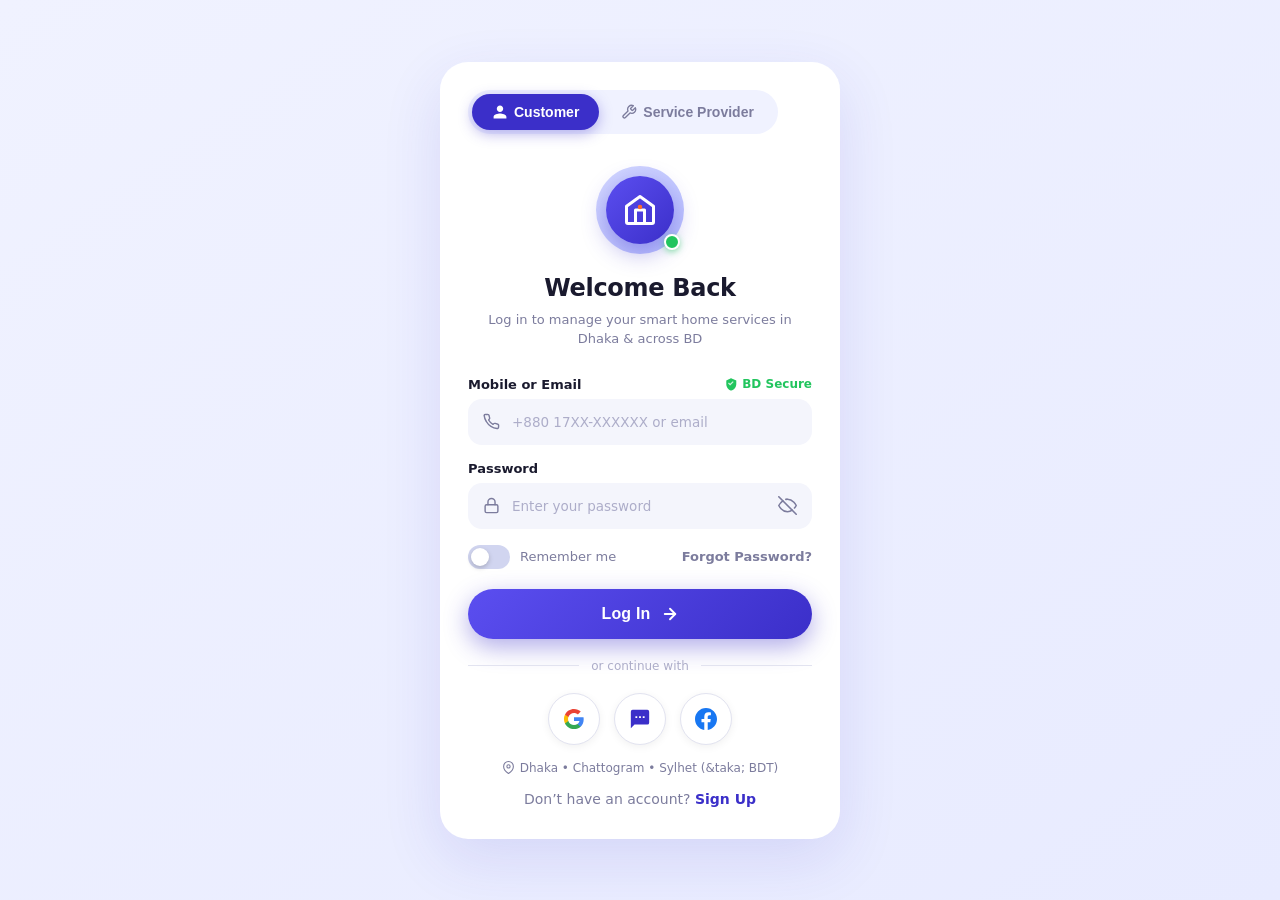
==== pages/login.html @ f22b9eef "feat: add Smart Home login page (HTML/CSS/JS) - Pixel-perfect login UI matching design mockup - Cust" ====
<!DOCTYPE html>
<html lang="en">
<head>
  <meta charset="UTF-8" />
  <meta name="viewport" content="width=device-width, initial-scale=1.0" />
  <title>Login — Smart Home BD</title>
  <link rel="stylesheet" href="../assets/css/global.css" />
  <link rel="stylesheet" href="../assets/css/login.css" />

  <style>
    /* Shake animation for invalid inputs */
    @keyframes shake {
      0%,100% { transform: translateX(0); }
      20%      { transform: translateX(-6px); }
      40%      { transform: translateX(6px); }
      60%      { transform: translateX(-4px); }
      80%      { transform: translateX(4px); }
    }
    .shake { animation: shake 0.4s ease; }

    /* Spinner for login button */
    @keyframes spin {
      to { transform: rotate(360deg); }
    }
    .spin { animation: spin 0.8s linear infinite; }
  </style>
</head>
<body>

  <!-- ════════════════════════════════════
       Phone / Card Shell
  ════════════════════════════════════ -->
  <main class="phone-card" role="main" aria-label="Login form">

    <!-- Role Toggle -->
    <nav class="role-toggle" aria-label="Account type">
      <button class="active" data-role="customer" aria-pressed="true">
        <!-- Person icon -->
        <svg viewBox="0 0 24 24" fill="currentColor" aria-hidden="true">
          <path d="M12 12c2.7 0 4.8-2.1 4.8-4.8S14.7 2.4 12 2.4 7.2 4.5 7.2 7.2 9.3 12 12 12zm0 2.4c-3.2 0-9.6 1.6-9.6 4.8v2.4h19.2v-2.4c0-3.2-6.4-4.8-9.6-4.8z"/>
        </svg>
        Customer
      </button>
      <button data-role="provider" aria-pressed="false">
        <!-- Wrench icon -->
        <svg viewBox="0 0 24 24" fill="none" stroke="currentColor" stroke-width="2" stroke-linecap="round" stroke-linejoin="round" aria-hidden="true">
          <path d="M14.7 6.3a1 1 0 0 0 0 1.4l1.6 1.6a1 1 0 0 0 1.4 0l3.77-3.77a6 6 0 0 1-7.94 7.94l-6.91 6.91a2.12 2.12 0 0 1-3-3l6.91-6.91a6 6 0 0 1 7.94-7.94l-3.76 3.76z"/>
        </svg>
        Service Provider
      </button>
    </nav>

    <!-- Hero Logo -->
    <div class="hero-logo" aria-hidden="true">
      <div class="logo-ring-outer">
        <div class="logo-ring-inner">
          <!-- Smart home icon -->
          <svg viewBox="0 0 24 24" fill="none" stroke="white" stroke-width="2" stroke-linecap="round" stroke-linejoin="round">
            <path d="M3 9.5L12 3l9 6.5V20a1 1 0 0 1-1 1H4a1 1 0 0 1-1-1V9.5z"/>
            <path d="M9 21V12h6v9"/>
            <!-- Orange dot inside house: decorative circle -->
            <circle cx="12" cy="10" r="1.5" fill="#FF6B2C" stroke="none"/>
          </svg>
        </div>
        <span class="online-dot" title="Online"></span>
      </div>
    </div>

    <!-- Headings -->
    <h1 class="welcome-title">Welcome Back</h1>
    <p class="welcome-subtitle">
      Log in to manage your smart home services in<br>
      Dhaka &amp; across BD
    </p>

    <!-- ── Login Form ── -->
    <form id="loginForm" class="form-section" novalidate>

      <!-- Mobile / Email Field -->
      <div class="field-group">
        <div class="field-label-row">
          <label class="field-label" for="mobileInput">Mobile or Email</label>
          <span class="bd-secure" aria-label="BD Secure">
            <!-- Shield check icon -->
            <svg viewBox="0 0 24 24" fill="currentColor" aria-hidden="true">
              <path d="M12 2L4 6v6c0 5.25 3.5 10.15 8 11.35C17.5 22.15 21 17.25 21 12V6l-9-4z" opacity=".2"/>
              <path d="M12 2L4 6v6c0 5.25 3.5 10.15 8 11.35C17.5 22.15 21 17.25 21 12V6l-9-4zm-1.5 12.5L7 11l1.4-1.4 2.1 2.1 4.6-4.6L16.5 8.5l-6 6z"/>
            </svg>
            BD Secure
          </span>
        </div>

        <div class="input-wrap" id="mobileWrap">
          <span class="input-icon" aria-hidden="true">
            <!-- Phone icon -->
            <svg viewBox="0 0 24 24" fill="none" stroke="currentColor" stroke-width="2" stroke-linecap="round" stroke-linejoin="round">
              <path d="M22 16.92v3a2 2 0 0 1-2.18 2 19.79 19.79 0 0 1-8.63-3.07A19.5 19.5 0 0 1 4.69 12a19.79 19.79 0 0 1-3.07-8.67A2 2 0 0 1 3.61 2h3a2 2 0 0 1 2 1.72c.127.96.361 1.903.7 2.81a2 2 0 0 1-.45 2.11L7.91 9.91a16 16 0 0 0 6.16 6.16l.91-.86a2 2 0 0 1 2.11-.45c.907.339 1.85.573 2.81.7A2 2 0 0 1 22 16.92z"/>
            </svg>
          </span>
          <input
            type="text"
            id="mobileInput"
            name="mobile"
            placeholder="+880 17XX-XXXXXX or email"
            autocomplete="tel username"
            inputmode="tel"
            aria-label="Mobile number or email address"
          />
        </div>
      </div>

      <!-- Password Field -->
      <div class="field-group">
        <label class="field-label" for="passwordInput">Password</label>

        <div class="input-wrap" id="passwordWrap">
          <span class="input-icon" aria-hidden="true">
            <!-- Lock icon -->
            <svg viewBox="0 0 24 24" fill="none" stroke="currentColor" stroke-width="2" stroke-linecap="round" stroke-linejoin="round">
              <rect x="3" y="11" width="18" height="11" rx="2" ry="2"/>
              <path d="M7 11V7a5 5 0 0 1 10 0v4"/>
            </svg>
          </span>
          <input
            type="password"
            id="passwordInput"
            name="password"
            placeholder="Enter your password"
            autocomplete="current-password"
            aria-label="Password"
          />
          <button type="button" class="input-action" id="passwordToggle" aria-label="Toggle password visibility">
            <!-- Eye open -->
            <svg id="eyeOpen" viewBox="0 0 24 24" fill="none" stroke="currentColor" stroke-width="2" stroke-linecap="round" stroke-linejoin="round" style="display:none">
              <path d="M1 12s4-8 11-8 11 8 11 8-4 8-11 8-11-8-11-8z"/>
              <circle cx="12" cy="12" r="3"/>
            </svg>
            <!-- Eye closed (default — password hidden) -->
            <svg id="eyeClosed" viewBox="0 0 24 24" fill="none" stroke="currentColor" stroke-width="2" stroke-linecap="round" stroke-linejoin="round">
              <path d="M17.94 17.94A10.07 10.07 0 0 1 12 20c-7 0-11-8-11-8a18.45 18.45 0 0 1 5.06-5.94"/>
              <path d="M9.9 4.24A9.12 9.12 0 0 1 12 4c7 0 11 8 11 8a18.5 18.5 0 0 1-2.16 3.19"/>
              <line x1="1" y1="1" x2="23" y2="23"/>
            </svg>
          </button>
        </div>
      </div>

      <!-- Remember Me + Forgot Password -->
      <div class="options-row">
        <label class="toggle-wrap" aria-label="Remember me">
          <input type="checkbox" id="rememberMe" name="remember" />
          <span class="toggle-track"><span class="toggle-thumb"></span></span>
          <span class="toggle-label">Remember me</span>
        </label>
        <a href="#" class="forgot-link" id="forgotLink">Forgot Password?</a>
      </div>

      <!-- Login Button -->
      <button type="submit" class="login-btn" id="loginBtn">
        Log In
        <svg viewBox="0 0 24 24" fill="none" stroke="currentColor" stroke-width="2.5" stroke-linecap="round" stroke-linejoin="round" aria-hidden="true">
          <line x1="5" y1="12" x2="19" y2="12"/>
          <polyline points="12 5 19 12 12 19"/>
        </svg>
      </button>

      <!-- Divider -->
      <div class="divider" role="separator"><span>or continue with</span></div>

      <!-- Social Login -->
      <div class="social-row" role="group" aria-label="Social login options">

        <!-- Google -->
        <button type="button" class="social-btn" data-provider="google" aria-label="Continue with Google">
          <svg viewBox="0 0 24 24" aria-hidden="true">
            <path d="M22.56 12.25c0-.78-.07-1.53-.2-2.25H12v4.26h5.92c-.26 1.37-1.04 2.53-2.21 3.31v2.77h3.57c2.08-1.92 3.28-4.74 3.28-8.09z" fill="#4285F4"/>
            <path d="M12 23c2.97 0 5.46-.98 7.28-2.66l-3.57-2.77c-.98.66-2.23 1.06-3.71 1.06-2.86 0-5.29-1.93-6.16-4.53H2.18v2.84C3.99 20.53 7.7 23 12 23z" fill="#34A853"/>
            <path d="M5.84 14.09c-.22-.66-.35-1.36-.35-2.09s.13-1.43.35-2.09V7.07H2.18C1.43 8.55 1 10.22 1 12s.43 3.45 1.18 4.93l3.66-2.84z" fill="#FBBC05"/>
            <path d="M12 5.38c1.62 0 3.06.56 4.21 1.64l3.15-3.15C17.45 2.09 14.97 1 12 1 7.7 1 3.99 3.47 2.18 7.07l3.66 2.84c.87-2.6 3.3-4.53 6.16-4.53z" fill="#EA4335"/>
          </svg>
        </button>

        <!-- SMS / OTP -->
        <button type="button" class="social-btn" data-provider="sms" aria-label="Continue with SMS OTP" style="color:#3B2FC9;">
          <svg viewBox="0 0 24 24" fill="currentColor" aria-hidden="true">
            <path d="M20 2H4a2 2 0 0 0-2 2v18l4-4h14a2 2 0 0 0 2-2V4a2 2 0 0 0-2-2zM9 11H7V9h2v2zm4 0h-2V9h2v2zm4 0h-2V9h2v2z"/>
          </svg>
        </button>

        <!-- Facebook -->
        <button type="button" class="social-btn" data-provider="facebook" aria-label="Continue with Facebook">
          <svg viewBox="0 0 24 24" fill="#1877F2" aria-hidden="true">
            <path d="M24 12.073C24 5.405 18.627 0 12 0S0 5.405 0 12.073C0 18.1 4.388 23.094 10.125 24v-8.437H7.078v-3.49h3.047V9.41c0-3.025 1.792-4.697 4.533-4.697 1.312 0 2.686.236 2.686.236v2.97h-1.513c-1.491 0-1.956.93-1.956 1.874v2.25h3.328l-.532 3.49h-2.796V24C19.612 23.094 24 18.1 24 12.073z"/>
          </svg>
        </button>

      </div>

      <!-- Location Info -->
      <p class="location-info">
        <svg viewBox="0 0 24 24" fill="none" stroke="currentColor" stroke-width="2" stroke-linecap="round" stroke-linejoin="round" aria-hidden="true">
          <path d="M21 10c0 7-9 13-9 13S3 17 3 10a9 9 0 1 1 18 0z"/>
          <circle cx="12" cy="10" r="3"/>
        </svg>
        Dhaka &bull; Chattogram &bull; Sylhet (&taka; BDT)
      </p>

      <!-- Sign Up Footer -->
      <p class="signup-footer">
        Don&rsquo;t have an account?&nbsp;<a href="signup.html">Sign Up</a>
      </p>

    </form>
  </main>

  <!-- Toast Notification -->
  <div id="toast" class="toast" role="alert" aria-live="polite"></div>

  <script src="../assets/js/login.js"></script>
</body>
</html>
---- assets/css/global.css ----
/* =============================================
   Smart Home Service Automation — Global Styles
   ============================================= */

*, *::before, *::after {
  box-sizing: border-box;
  margin: 0;
  padding: 0;
}

:root {
  --primary:       #3B2FC9;   /* deep indigo-blue */
  --primary-light: #EEF0FF;   /* lavender tint bg */
  --primary-mid:   #5B4EF0;   /* mid indigo */
  --accent:        #FF6B2C;   /* orange dot accent */
  --green:         #22C55E;   /* BD Secure green */
  --text-dark:     #1A1A2E;
  --text-muted:    #7C7C9D;
  --text-light:    #ADADC9;
  --border:        #E2E3F0;
  --input-bg:      #F4F5FC;
  --white:         #FFFFFF;
  --shadow:        0 20px 60px rgba(59, 47, 201, 0.12);
  --radius-card:   28px;
  --radius-pill:   999px;
  --radius-input:  14px;
}

body {
  min-height: 100vh;
  display: flex;
  align-items: center;
  justify-content: center;
  background: linear-gradient(145deg, #F0F2FF 0%, #E8EBFF 100%);
  font-family: 'Segoe UI', system-ui, -apple-system, sans-serif;
  padding: 24px 16px;
}

/* ── Utility ── */
.sr-only {
  position: absolute;
  width: 1px;
  height: 1px;
  overflow: hidden;
  clip: rect(0,0,0,0);
  white-space: nowrap;
}
---- assets/css/login.css ----
/* =============================================
   Login Page — Component Styles
   ============================================= */

/* ── Phone Card Shell ── */
.phone-card {
  width: 100%;
  max-width: 400px;
  background: var(--white);
  border-radius: var(--radius-card);
  box-shadow: var(--shadow);
  overflow: hidden;
  padding: 28px 28px 32px;
  position: relative;
}

/* ── Role Toggle ── */
.role-toggle {
  display: flex;
  align-items: center;
  background: #F0F2FF;
  border-radius: var(--radius-pill);
  padding: 4px;
  width: fit-content;
  gap: 2px;
}

.role-toggle button {
  display: flex;
  align-items: center;
  gap: 6px;
  padding: 10px 20px;
  border: none;
  border-radius: var(--radius-pill);
  font-size: 14px;
  font-weight: 600;
  cursor: pointer;
  transition: all 0.25s ease;
  white-space: nowrap;
  background: transparent;
  color: var(--text-muted);
}

.role-toggle button.active {
  background: var(--primary);
  color: var(--white);
  box-shadow: 0 4px 14px rgba(59, 47, 201, 0.35);
}

.role-toggle button svg {
  width: 16px;
  height: 16px;
  flex-shrink: 0;
}

/* ── Hero Logo ── */
.hero-logo {
  display: flex;
  justify-content: center;
  margin: 32px 0 20px;
  position: relative;
}

.logo-ring-outer {
  width: 88px;
  height: 88px;
  border-radius: 50%;
  background: linear-gradient(135deg, #D4D8FF 0%, #B8BFFF 100%);
  display: flex;
  align-items: center;
  justify-content: center;
  position: relative;
}

.logo-ring-inner {
  width: 68px;
  height: 68px;
  border-radius: 50%;
  background: linear-gradient(135deg, var(--primary-mid) 0%, var(--primary) 100%);
  display: flex;
  align-items: center;
  justify-content: center;
  box-shadow: 0 8px 24px rgba(59, 47, 201, 0.4);
}

.logo-ring-inner svg {
  width: 36px;
  height: 36px;
  color: var(--white);
}

.online-dot {
  position: absolute;
  bottom: 4px;
  right: 4px;
  width: 16px;
  height: 16px;
  border-radius: 50%;
  background: var(--green);
  border: 2.5px solid var(--white);
  box-shadow: 0 2px 6px rgba(34, 197, 94, 0.5);
}

/* ── Headings ── */
.welcome-title {
  text-align: center;
  font-size: 24px;
  font-weight: 800;
  color: var(--text-dark);
  letter-spacing: -0.3px;
}

.welcome-subtitle {
  text-align: center;
  font-size: 13px;
  color: var(--text-muted);
  margin-top: 8px;
  line-height: 1.5;
}

/* ── Form Section ── */
.form-section {
  margin-top: 28px;
  display: flex;
  flex-direction: column;
  gap: 16px;
}

.field-group {
  display: flex;
  flex-direction: column;
  gap: 7px;
}

.field-label-row {
  display: flex;
  align-items: center;
  justify-content: space-between;
}

.field-label {
  font-size: 13px;
  font-weight: 600;
  color: var(--text-dark);
}

.bd-secure {
  display: flex;
  align-items: center;
  gap: 4px;
  font-size: 12px;
  font-weight: 600;
  color: var(--green);
}

.bd-secure svg {
  width: 14px;
  height: 14px;
}

/* ── Input Wrapper ── */
.input-wrap {
  position: relative;
  display: flex;
  align-items: center;
  background: var(--input-bg);
  border: 1.5px solid transparent;
  border-radius: var(--radius-input);
  transition: border-color 0.2s, box-shadow 0.2s;
  overflow: hidden;
}

.input-wrap:focus-within {
  border-color: var(--primary);
  box-shadow: 0 0 0 3px rgba(59, 47, 201, 0.1);
}

.input-wrap .input-icon {
  padding: 0 12px 0 14px;
  display: flex;
  align-items: center;
  color: var(--text-muted);
  flex-shrink: 0;
}

.input-wrap .input-icon svg {
  width: 17px;
  height: 17px;
}

.input-wrap input {
  flex: 1;
  border: none;
  background: transparent;
  padding: 14px 14px 14px 0;
  font-size: 14px;
  color: var(--text-dark);
  outline: none;
  font-family: inherit;
}

.input-wrap input::placeholder {
  color: var(--text-light);
  font-size: 13.5px;
}

.input-wrap .input-action {
  padding: 0 14px;
  display: flex;
  align-items: center;
  color: var(--text-muted);
  background: none;
  border: none;
  cursor: pointer;
  transition: color 0.2s;
}

.input-wrap .input-action:hover {
  color: var(--primary);
}

.input-wrap .input-action svg {
  width: 19px;
  height: 19px;
}

/* ── Remember / Forgot row ── */
.options-row {
  display: flex;
  align-items: center;
  justify-content: space-between;
}

/* Toggle Switch */
.toggle-wrap {
  display: flex;
  align-items: center;
  gap: 10px;
  cursor: pointer;
  user-select: none;
}

.toggle-wrap input[type="checkbox"] {
  display: none;
}

.toggle-track {
  width: 42px;
  height: 24px;
  border-radius: var(--radius-pill);
  background: #D1D5F0;
  position: relative;
  transition: background 0.25s;
  flex-shrink: 0;
}

.toggle-thumb {
  position: absolute;
  top: 3px;
  left: 3px;
  width: 18px;
  height: 18px;
  border-radius: 50%;
  background: var(--white);
  box-shadow: 0 2px 5px rgba(0,0,0,0.2);
  transition: transform 0.25s;
}

.toggle-wrap input[type="checkbox"]:checked ~ .toggle-track {
  background: var(--primary);
}

.toggle-wrap input[type="checkbox"]:checked ~ .toggle-track .toggle-thumb {
  transform: translateX(18px);
}

.toggle-label {
  font-size: 13px;
  color: var(--text-muted);
  font-weight: 500;
}

.forgot-link {
  font-size: 13px;
  font-weight: 600;
  color: var(--text-muted);
  text-decoration: none;
  transition: color 0.2s;
}

.forgot-link:hover {
  color: var(--primary);
}

/* ── Login Button ── */
.login-btn {
  width: 100%;
  padding: 16px;
  background: linear-gradient(135deg, var(--primary-mid) 0%, var(--primary) 100%);
  color: var(--white);
  border: none;
  border-radius: var(--radius-pill);
  font-size: 16px;
  font-weight: 700;
  cursor: pointer;
  display: flex;
  align-items: center;
  justify-content: center;
  gap: 10px;
  letter-spacing: 0.2px;
  box-shadow: 0 8px 24px rgba(59, 47, 201, 0.4);
  transition: transform 0.15s, box-shadow 0.15s, opacity 0.15s;
  margin-top: 4px;
}

.login-btn:hover {
  transform: translateY(-2px);
  box-shadow: 0 12px 30px rgba(59, 47, 201, 0.45);
}

.login-btn:active {
  transform: translateY(0);
  box-shadow: 0 4px 14px rgba(59, 47, 201, 0.4);
}

.login-btn svg {
  width: 18px;
  height: 18px;
}

/* ── Divider ── */
.divider {
  display: flex;
  align-items: center;
  gap: 12px;
  margin: 4px 0;
}

.divider::before,
.divider::after {
  content: '';
  flex: 1;
  height: 1px;
  background: var(--border);
}

.divider span {
  font-size: 12px;
  color: var(--text-light);
  white-space: nowrap;
  font-weight: 500;
}

/* ── Social Login ── */
.social-row {
  display: flex;
  align-items: center;
  justify-content: center;
  gap: 14px;
}

.social-btn {
  width: 52px;
  height: 52px;
  border-radius: 50%;
  border: 1.5px solid var(--border);
  background: var(--white);
  display: flex;
  align-items: center;
  justify-content: center;
  cursor: pointer;
  transition: border-color 0.2s, box-shadow 0.2s, transform 0.15s;
  box-shadow: 0 2px 8px rgba(0,0,0,0.06);
}

.social-btn:hover {
  border-color: var(--primary-light);
  box-shadow: 0 4px 14px rgba(59, 47, 201, 0.12);
  transform: translateY(-1px);
}

.social-btn svg,
.social-btn img {
  width: 22px;
  height: 22px;
}

/* ── Location Info ── */
.location-info {
  display: flex;
  align-items: center;
  justify-content: center;
  gap: 5px;
  font-size: 12px;
  color: var(--text-muted);
  font-weight: 500;
}

.location-info svg {
  width: 13px;
  height: 13px;
  flex-shrink: 0;
  color: var(--text-muted);
}

/* ── Sign Up Footer ── */
.signup-footer {
  text-align: center;
  font-size: 14px;
  color: var(--text-muted);
}

.signup-footer a {
  color: var(--primary);
  font-weight: 700;
  text-decoration: none;
  transition: opacity 0.2s;
}

.signup-footer a:hover {
  opacity: 0.8;
  text-decoration: underline;
}

/* ── Toast Notification ── */
.toast {
  position: fixed;
  bottom: 28px;
  left: 50%;
  transform: translateX(-50%) translateY(80px);
  background: var(--text-dark);
  color: var(--white);
  font-size: 13px;
  font-weight: 500;
  padding: 12px 22px;
  border-radius: var(--radius-pill);
  opacity: 0;
  transition: transform 0.35s cubic-bezier(.34,1.56,.64,1), opacity 0.3s;
  white-space: nowrap;
  z-index: 999;
  pointer-events: none;
}

.toast.show {
  opacity: 1;
  transform: translateX(-50%) translateY(0);
}

/* ── Responsive ── */
@media (max-width: 360px) {
  .phone-card {
    padding: 20px 18px 24px;
  }
  .welcome-title {
    font-size: 21px;
  }
}
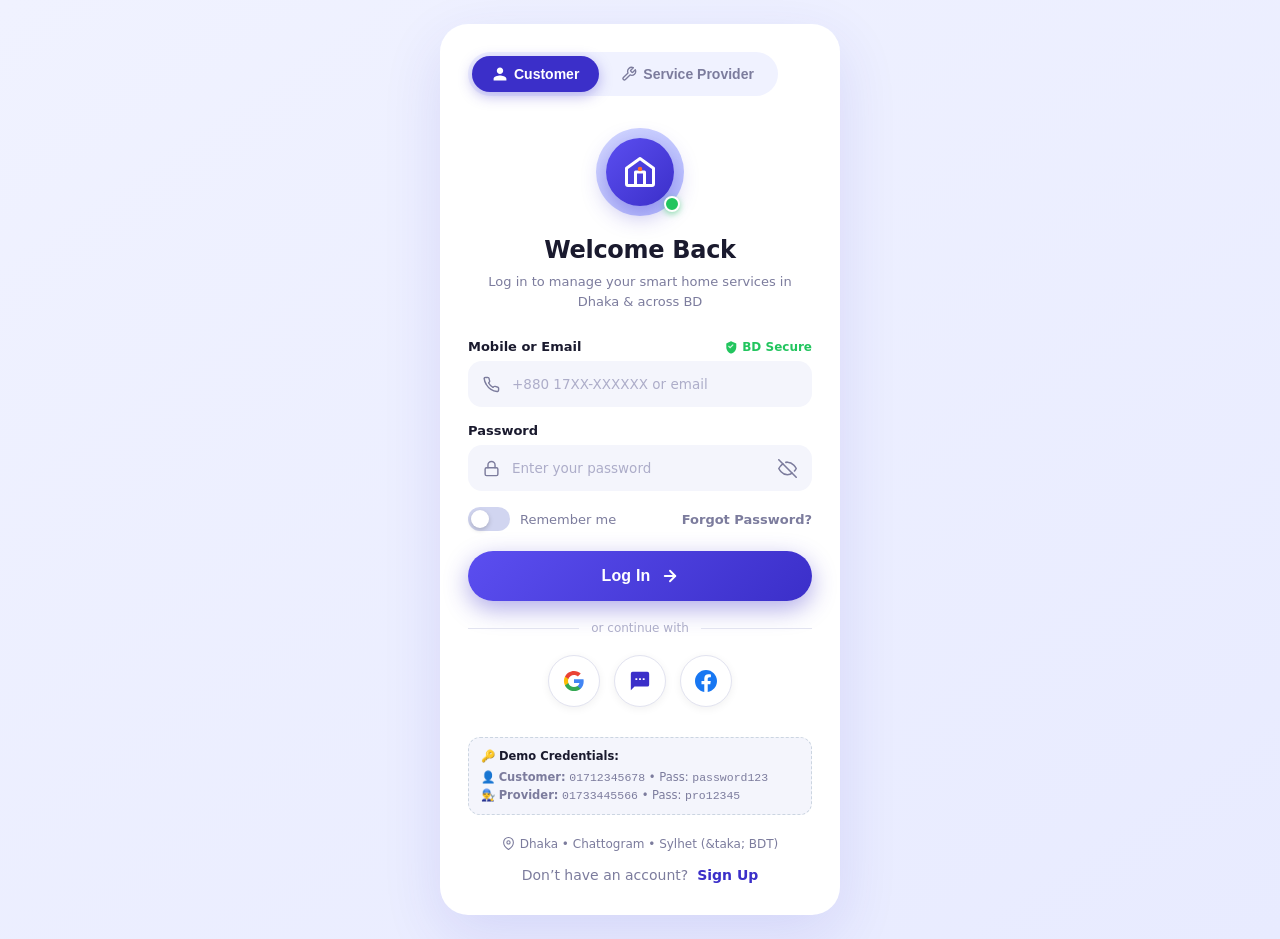
==== commit 352e0966: "fix: enforce strict password checking and prevent cross-role customer/provider logins - Check passwo" ====
--- a/pages/login.html
+++ b/pages/login.html
@@ -196,6 +196,13 @@
 
       </div>
 
+      <!-- Demo Credentials Helper -->
+      <div style="background:var(--input-bg); border:1px dashed #CBD5E1; border-radius:12px; padding:10px 12px; margin: 14px 0 6px; font-size:11.5px; color:var(--text-muted); line-height:1.5;">
+        <div style="font-weight:700; color:var(--text-dark); margin-bottom:4px;">🔑 Demo Credentials:</div>
+        <div>👤 <strong>Customer:</strong> <code>01712345678</code> &bull; Pass: <code>password123</code></div>
+        <div>👨‍🔧 <strong>Provider:</strong> <code>01733445566</code> &bull; Pass: <code>pro12345</code></div>
+      </div>
+
       <!-- Location Info -->
       <p class="location-info">
         <svg viewBox="0 0 24 24" fill="none" stroke="currentColor" stroke-width="2" stroke-linecap="round" stroke-linejoin="round" aria-hidden="true">
@@ -207,7 +214,8 @@
 
       <!-- Sign Up Footer -->
       <p class="signup-footer">
-        Don&rsquo;t have an account?&nbsp;<a href="signup.html">Sign Up</a>
+        Don&rsquo;t have an account?&nbsp;
+        <a href="signup.html" style="color:var(--primary);font-weight:700;text-decoration:none;">Sign Up</a>
       </p>
 
     </form>
